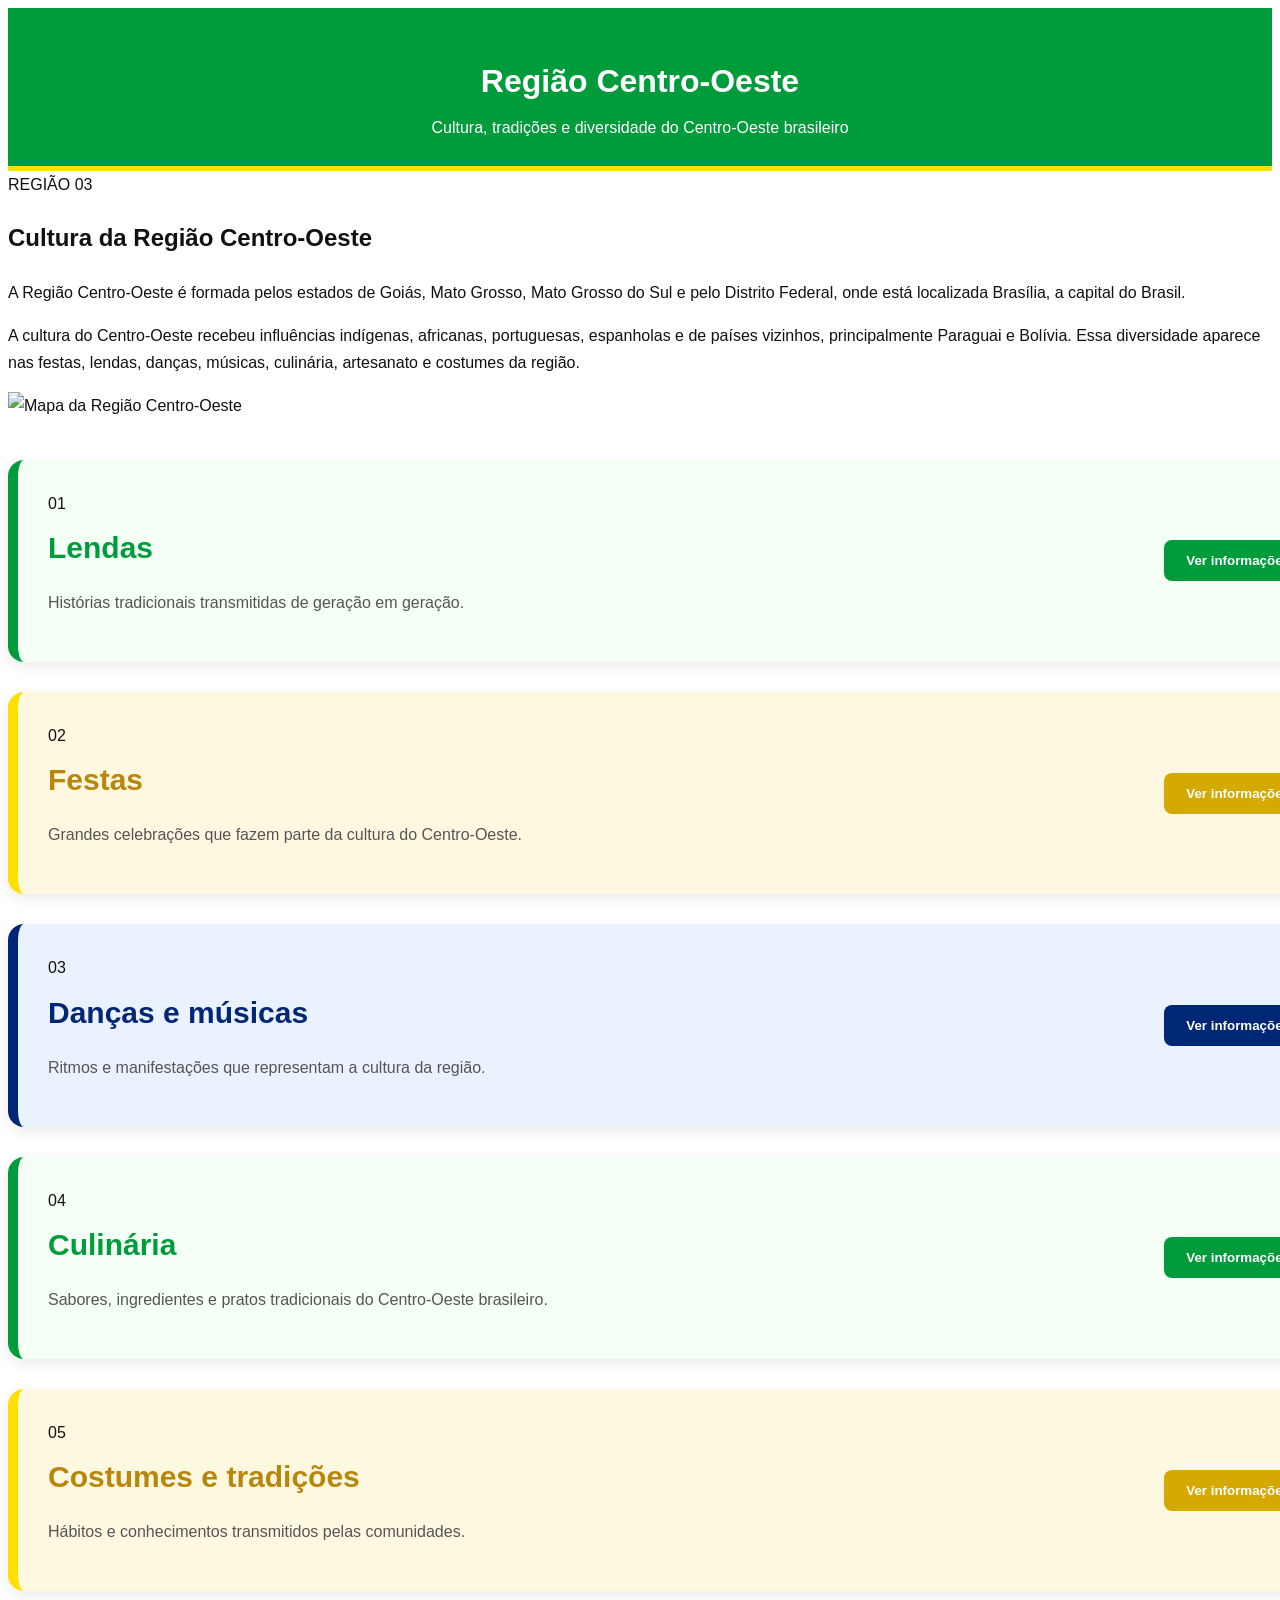
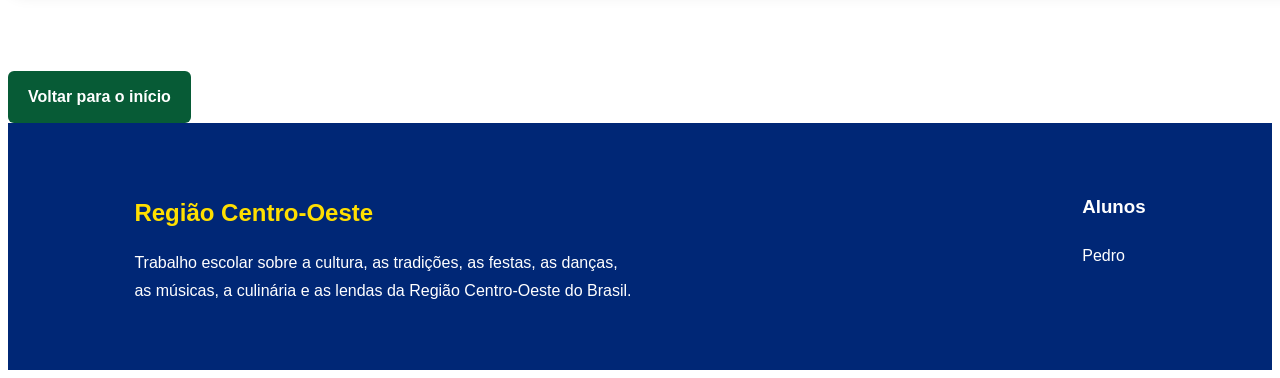
==== Centro Oeste.html @ de3f37e8 "Add files via upload" ====
<!DOCTYPE html>
<html lang="pt-BR">

<head>

    <meta charset="UTF-8">

    <meta name="viewport" content="width=device-width, initial-scale=1.0">

    <link rel="stylesheet" href="estilos.css">

    <link rel="icon" type="image/x-icon" href="favcoin.icon">

    <title>Região Centro-Oeste</title>

    <script src="script.js" defer></script>

</head>


<body>


<header>

    <div class="cabecalho">

        <div>
            <h1>Região Centro-Oeste</h1>

            <p>
                Cultura, tradições e diversidade do Centro-Oeste brasileiro
            </p>
        </div>

    </div>

</header>



<main>


    <!-- INTRODUÇÃO -->

    <section class="introducao">

        <span class="numero-intro">REGIÃO 03</span>

        <h2>Cultura da Região Centro-Oeste</h2>

        <p>
            A Região Centro-Oeste é formada pelos estados de Goiás,
            Mato Grosso, Mato Grosso do Sul e pelo Distrito Federal,
            onde está localizada Brasília, a capital do Brasil.
        </p>

        <p>
            A cultura do Centro-Oeste recebeu influências indígenas,
            africanas, portuguesas, espanholas e de países vizinhos,
            principalmente Paraguai e Bolívia. Essa diversidade aparece
            nas festas, lendas, danças, músicas, culinária, artesanato
            e costumes da região.
        </p>

        <img src="IMG/CENTRO-OESTE.png" alt="Mapa da Região Centro-Oeste">

    </section>



    <!-- CARDS -->


    <div class="cards">


        <!-- LENDAS -->

        <section class="card card1">

            <div class="card-topo">

                <div>

                    <span class="numero">01</span>

                    <h2>Lendas</h2>

                    <p>
                        Histórias tradicionais transmitidas de geração
                        em geração.
                    </p>

                </div>


                <button onclick="mostrarInfo(this)">
                    Ver informações
                </button>

            </div>


            <div class="informacoes">


                <img
                    src="IMG/lendas-centro-oeste.jpg"
                    alt="Lendas da Região Centro-Oeste"
                >


                <div class="texto">

                    <h3>Principais lendas</h3>

                    <p>
                        O Centro-Oeste possui diversas lendas e histórias
                        populares que fazem parte do imaginário das
                        comunidades da região. Muitas delas foram
                        transmitidas pela tradição oral.
                    </p>


                    <h4>Romãozinho</h4>

                    <p>
                        Romãozinho é uma lenda muito conhecida em Goiás.
                        A história fala de um menino que teria sido
                        amaldiçoado pela própria mãe depois de uma
                        grande mentira.
                    </p>


                    <h4>Pé-de-Garrafa</h4>

                    <p>
                        O Pé-de-Garrafa é uma criatura lendária associada
                        às matas. Segundo a tradição, seus rastros seriam
                        diferentes dos de uma pessoa comum e sua presença
                        poderia ser percebida pelos sons que fazia.
                    </p>


                    <h4>João-de-Barro</h4>

                    <p>
                        A lenda do João-de-Barro conta a história de um
                        homem que teria se transformado em pássaro.
                        A narrativa explica, de forma folclórica, a
                        relação do pássaro com seu ninho de barro.
                    </p>


                    <h4>Outras lendas</h4>

                    <p>
                        Também fazem parte do folclore da região histórias
                        relacionadas ao Boitatá, ao Lobisomem e a outros
                        personagens do imaginário popular brasileiro.
                    </p>

                </div>

            </div>

        </section>



        <!-- FESTAS -->

        <section class="card card2">

            <div class="card-topo">

                <div>

                    <span class="numero">02</span>

                    <h2>Festas</h2>

                    <p>
                        Grandes celebrações que fazem parte da cultura
                        do Centro-Oeste.
                    </p>

                </div>


                <button onclick="mostrarInfo(this)">
                    Ver informações
                </button>

            </div>


            <div class="informacoes">


                <img
                    src="IMG/festas-centro-oeste.jpg"
                    alt="Festas tradicionais do Centro-Oeste"
                >


                <div class="texto">

                    <h3>Principais festas</h3>


                    <h4>Procissão do Fogaréu</h4>

                    <p>
                        Realizada na Cidade de Goiás, a Procissão do
                        Fogaréu é uma importante manifestação religiosa
                        e cultural. A celebração acontece durante a
                        Semana Santa e reúne elementos de tradição
                        religiosa e cultura popular.
                    </p>


                    <h4>Cavalhadas</h4>

                    <p>
                        As Cavalhadas são festas tradicionais de Goiás
                        que apresentam cavaleiros, músicas, roupas
                        coloridas e encenações inspiradas em tradições
                        medievais.
                    </p>


                    <h4>Congada</h4>

                    <p>
                        A Congada reúne música, dança e religiosidade,
                        apresentando elementos de origem africana e
                        católica. A Congada de Catalão, em Goiás, é uma
                        das manifestações mais conhecidas.
                    </p>


                    <h4>Festa do Divino Pai Eterno</h4>

                    <p>
                        Realizada em Trindade, Goiás, é uma importante
                        manifestação religiosa que reúne peregrinos,
                        celebrações, música e outras atividades culturais.
                    </p>

                </div>

            </div>

        </section>



        <!-- DANÇAS E MÚSICAS -->

        <section class="card card3">

            <div class="card-topo">

                <div>

                    <span class="numero">03</span>

                    <h2>Danças e músicas</h2>

                    <p>
                        Ritmos e manifestações que representam a cultura
                        da região.
                    </p>

                </div>


                <button onclick="mostrarInfo(this)">
                    Ver informações
                </button>

            </div>


            <div class="informacoes">


                <img
                    src="IMG/dancas-centro-oeste.jpg"
                    alt="Danças e músicas do Centro-Oeste"
                >


                <div class="texto">

                    <h3>Ritmos tradicionais</h3>


                    <h4>Siriri</h4>

                    <p>
                        O siriri é uma dança tradicional principalmente
                        de Mato Grosso. É realizada por homens, mulheres
                        e crianças e costuma ser acompanhada por músicas
                        e instrumentos tradicionais.
                    </p>


                    <h4>Cururu</h4>

                    <p>
                        O cururu é uma manifestação tradicional de Mato
                        Grosso que reúne música, dança e cantos. É
                        tradicionalmente realizado em roda e possui
                        também versões ligadas à religiosidade.
                    </p>


                    <h4>Catira</h4>

                    <p>
                        A catira é uma dança tradicional realizada em
                        duplas, marcada por palmas e batidas dos pés.
                        É acompanhada principalmente pela viola e está
                        ligada à cultura dos tropeiros e do interior.
                    </p>


                    <h4>Sertanejo e moda de viola</h4>

                    <p>
                        O sertanejo e a moda de viola possuem grande
                        importância na cultura musical do Centro-Oeste.
                        Esses estilos estão relacionados principalmente
                        à vida rural e às tradições do interior.
                    </p>

                </div>

            </div>

        </section>



        <!-- CULINÁRIA -->

        <section class="card card4">

            <div class="card-topo">

                <div>

                    <span class="numero">04</span>

                    <h2>Culinária</h2>

                    <p>
                        Sabores, ingredientes e pratos tradicionais
                        do Centro-Oeste brasileiro.
                    </p>

                </div>


                <button onclick="mostrarInfo(this)">
                    Ver informações
                </button>

            </div>


            <div class="informacoes">


                <img
                    src="IMG/culinaria-centro-oeste.jpg"
                    alt="Culinária da Região Centro-Oeste"
                >


                <div class="texto">

                    <h3>Comidas tradicionais</h3>


                    <h4>Arroz com pequi</h4>

                    <p>
                        O arroz com pequi é um dos pratos mais conhecidos
                        de Goiás. O pequi é um fruto muito utilizado na
                        culinária regional e possui sabor marcante.
                    </p>


                    <h4>Empadão goiano</h4>

                    <p>
                        O empadão goiano é um prato tradicional de Goiás
                        preparado com uma massa recheada com diferentes
                        ingredientes, que podem incluir carnes, queijo,
                        legumes e outros alimentos.
                    </p>


                    <h4>Caldo de piranha</h4>

                    <p>
                        O caldo de piranha é uma preparação tradicional
                        encontrada principalmente em áreas próximas aos
                        rios do Centro-Oeste. É feito a partir do peixe
                        e de diferentes temperos.
                    </p>


                    <h4>Tereré</h4>

                    <p>
                        O tereré é uma bebida tradicional muito presente
                        em Mato Grosso do Sul. É preparado com erva-mate
                        e água fria e possui forte influência paraguaia.
                    </p>

                </div>

            </div>

        </section>



        <!-- COSTUMES -->

        <section class="card card5">

            <div class="card-topo">

                <div>

                    <span class="numero">05</span>

                    <h2>Costumes e tradições</h2>

                    <p>
                        Hábitos e conhecimentos transmitidos pelas
                        comunidades.
                    </p>

                </div>


                <button onclick="mostrarInfo(this)">
                    Ver informações
                </button>

            </div>


            <div class="informacoes">


                <img
                    src="IMG/costumes-centro-oeste.jpg"
                    alt="Costumes e tradições do Centro-Oeste"
                >


                <div class="texto">

                    <h3>Tradições culturais</h3>


                    <h4>Cultura sertaneja</h4>

                    <p>
                        A cultura sertaneja possui grande presença no
                        Centro-Oeste e está relacionada à vida no campo,
                        à pecuária, à música sertaneja e aos costumes
                        das comunidades do interior.
                    </p>


                    <h4>Artesanato</h4>

                    <p>
                        O artesanato utiliza materiais como madeira,
                        barro, fibras, sementes, cerâmica e couro.
                        Muitas peças são produzidas por comunidades
                        tradicionais e povos indígenas.
                    </p>


                    <h4>Influência indígena</h4>

                    <p>
                        Os povos indígenas possuem grande importância
                        na formação cultural do Centro-Oeste. Sua
                        influência pode ser encontrada na alimentação,
                        no artesanato, nas danças e nos conhecimentos
                        sobre a natureza.
                    </p>


                    <h4>Influência paraguaia e boliviana</h4>

                    <p>
                        A proximidade com Paraguai e Bolívia também
                        influenciou os costumes da região, principalmente
                        na música, na culinária e nas tradições de
                        Mato Grosso e Mato Grosso do Sul.
                    </p>

                </div>

            </div>

        </section>


    </div>



    <!-- BOTÃO VOLTAR -->

    <a
        class="voltar"
        href="index.html"
    >
        Voltar para o início
    </a>


</main>



<footer>

    <div>

        <h2>Região Centro-Oeste</h2>

        <p>
            Trabalho escolar sobre a cultura, as tradições,
            as festas, as danças, as músicas, a culinária
            e as lendas da Região Centro-Oeste do Brasil.
        </p>

    </div>


    <div>

        <h3>Alunos</h3>

        <p>
            Pedro
        </p>

    </div>

</footer>


</body>

</html>
---- estilos.css ----
body {
    font-family: Arial, Helvetica, sans-serif;
    color: #111;
    background: white;
    line-height: 1.7;
}


/* =========================
   CABEÇALHO
========================= */

header {
    background: #009c3b;
    border-bottom: 5px solid #ffdf00;
    padding: 25px 8%;
    text-align: center;
    color: white;
}

header h1 {
    margin-bottom: 5px;
}

header p {
    margin: 0;
}


/* =========================
   NAVEGAÇÃO
========================= */

nav {
    display: flex;
    gap: 25px;
}

nav a {
    color: white;
    text-decoration: none;
    font-weight: bold;
    transition: 0.3s;
}

nav a:hover {
    color: #ffdf00;
}


/* =========================
   RODAPÉ
========================= */

footer {
    background: #002776;
    color: white;
    padding: 50px 10%;
    display: flex;
    justify-content: space-between;
    flex-wrap: wrap;
    gap: 30px;
}

footer h2 {
    color: #ffdf00;
    margin-bottom: 10px;
}

footer p {
    max-width: 500px;
}


/* =========================
   CARDS
========================= */

.cards {
    display: flex;
    flex-direction: column;
    gap: 30px;
    margin: 40px 0;
}


/* CARD */

.card {
    width: 100%;
    padding: 30px;
    border-radius: 16px;

    box-shadow: 0 5px 15px rgba(0, 0, 0, 0.08);

    transition: 0.3s;
}

.card:hover {
    transform: translateY(-4px);
    box-shadow: 0 10px 25px rgba(0, 0, 0, 0.15);
}


/* =========================
   TOPO DO CARD
========================= */

.card-topo {
    display: flex;
    justify-content: space-between;
    align-items: center;
    gap: 30px;
}

.card h2 {
    font-size: 30px;
    margin: 5px 0;
}

.card-topo p {
    color: #555;
}


/* =========================
   BOTÃO
========================= */

.card button {
    border: none;
    padding: 13px 22px;
    border-radius: 8px;

    color: white;
    font-weight: bold;

    cursor: pointer;

    transition: 0.3s;
}

.card button:hover {
    transform: scale(1.05);
}


/* =========================
   CARD 1 - VERDE
   LENDAS
========================= */

.card1 {
    background: #f4fff6;
    border-left: 10px solid #009c3b;
}

.card1 h2 {
    color: #009c3b;
}

.card1 button {
    background: #009c3b;
}

.card1 button:hover {
    background: #006f2a;
}


/* =========================
   CARD 2 - AMARELO
   FESTAS
========================= */

.card2 {
    background: #fff8e1;
    border-left: 10px solid #ffdf00;
}

.card2 h2 {
    color: #b8860b;
}

.card2 button {
    background: #d4a900;
}

.card2 button:hover {
    background: #b58f00;
}


/* =========================
   CARD 3 - AZUL
   DANÇAS E MÚSICAS
========================= */

.card3 {
    background: #eaf2ff;
    border-left: 10px solid #002776;
}

.card3 h2 {
    color: #002776;
}

.card3 button {
    background: #002776;
}

.card3 button:hover {
    background: #001b58;
}


/* =========================
   CARD 4 - VERDE
   CULINÁRIA
========================= */

.card4 {
    background: #f4fff6;
    border-left: 10px solid #009c3b;
}

.card4 h2 {
    color: #009c3b;
}

.card4 button {
    background: #009c3b;
}

.card4 button:hover {
    background: #006f2a;
}


/* =========================
   CARD 5 - AMARELO
   COSTUMES
========================= */

.card5 {
    background: #fff8e1;
    border-left: 10px solid #ffdf00;
}

.card5 h2 {
    color: #b8860b;
}

.card5 button {
    background: #d4a900;
}

.card5 button:hover {
    background: #b58f00;
}


/* =========================
   INFORMAÇÕES
========================= */

.informacoes {
    display: none;

    grid-template-columns: 350px 1fr;

    gap: 30px;

    margin-top: 30px;

    padding-top: 30px;

    border-top: 2px solid #ddd;
}


/* ABERTO */

.informacoes.aberto {
    display: grid;

    animation: aparecer 0.4s ease;
}


/* =========================
   IMAGEM
========================= */

.informacoes img {
    width: 350px;
    height: 250px;

    object-fit: cover;

    border-radius: 12px;
}


/* =========================
   TEXTO
========================= */

.texto h3 {
    color: #009c3b;

    font-size: 24px;

    margin-bottom: 15px;
}

.texto h4 {
    color: #075b36;

    font-size: 19px;

    margin-top: 15px;

    margin-bottom: 5px;
}

.texto p {
    color: #333;

    line-height: 1.7;
}


/*animação*/

@keyframes aparecer {

    from {
        opacity: 0;
        transform: translateY(-15px);
    }

    to {
        opacity: 1;
        transform: translateY(0);
    }

}


    /*BOTÃO VOLTAR*/

.voltar {
    display: inline-block;

    margin-top: 40px;

    padding: 12px 20px;

    background: #075b36;
    color: white;

    text-decoration: none;

    border-radius: 6px;

    font-weight: bold;
}

.voltar:hover {
    background: #043e25;
}
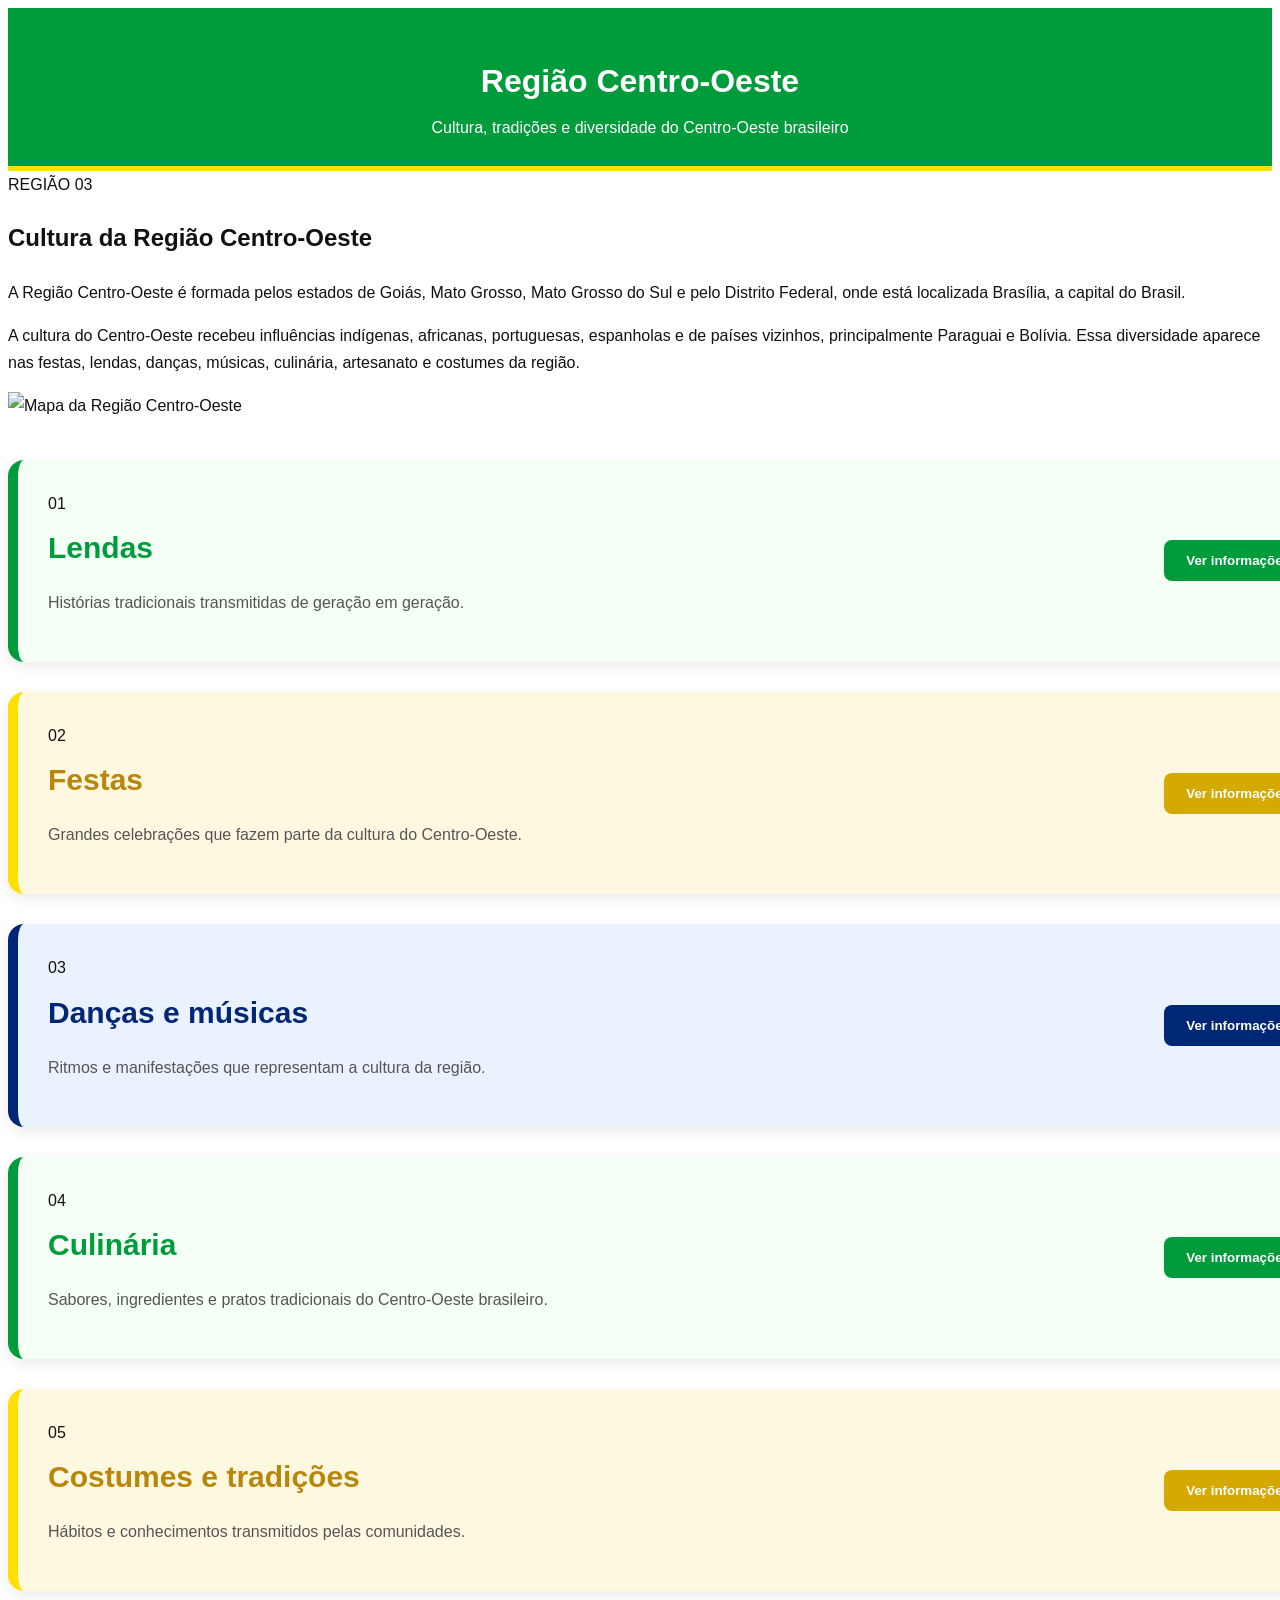
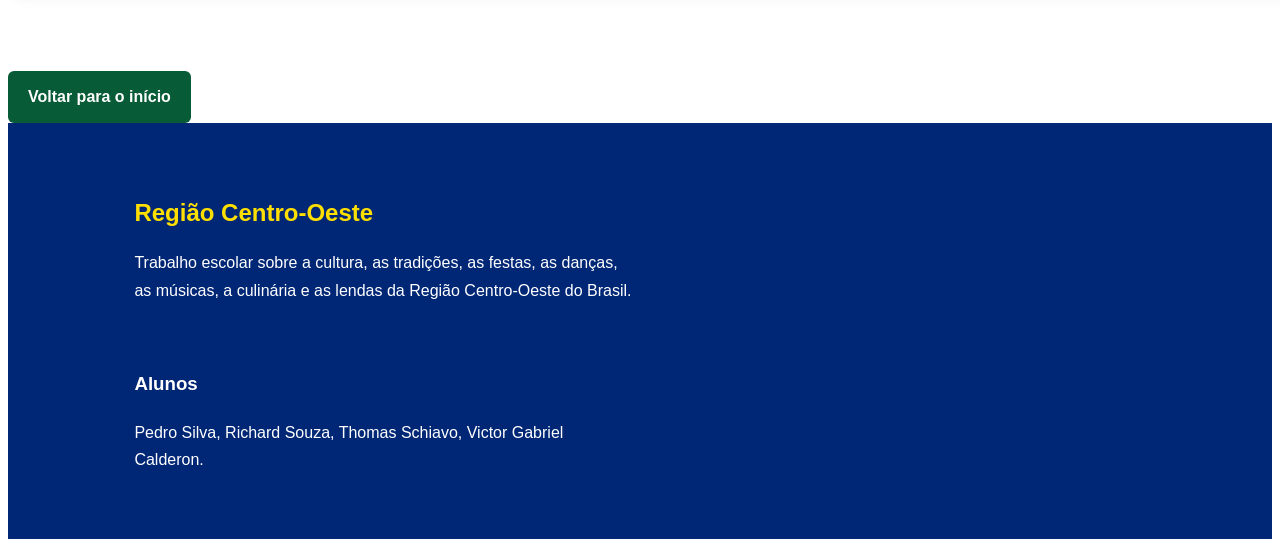
==== commit 2fd823dc: "Fix HTML encoding and update footer information" ====
--- a/Centro Oeste.html
+++ b/Centro Oeste.html
@@ -558,7 +558,7 @@
         <h3>Alunos</h3>
 
         <p>
-            Pedro
+            Pedro Silva, Richard Souza, Thomas Schiavo, Victor Gabriel Calderon.
         </p>
 
     </div>
@@ -568,4 +568,4 @@
 
 </body>
 
-</html>+</html>
